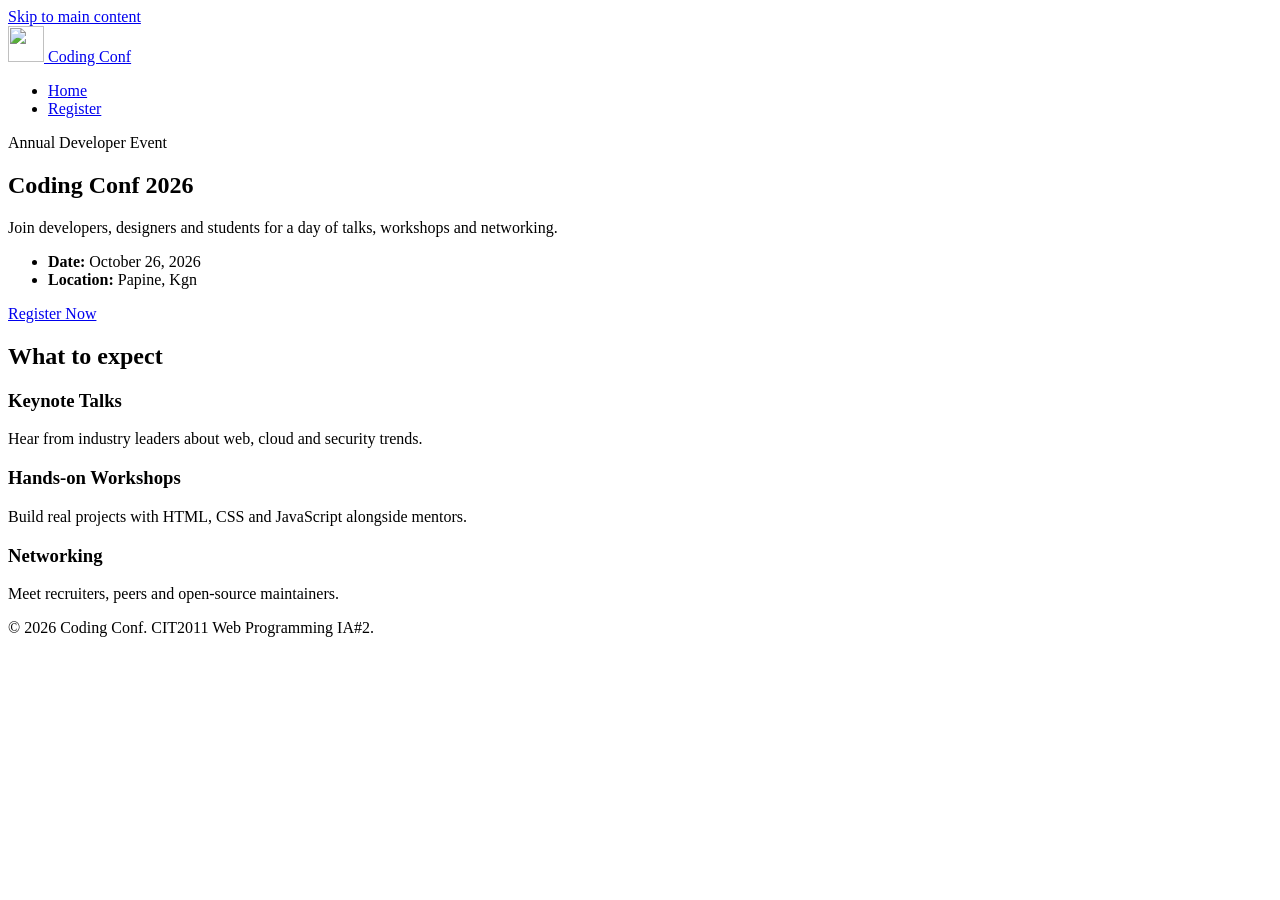
==== index.html @ bb96a194 "Rename Index.html to index.html" ====
<!DOCTYPE html>
<html lang="en">
<head>
  <meta charset="UTF-8">
  <meta name="viewport" content="width=device-width, initial-scale=1">
  <title>Coding Conf 2026</title>
  <link rel="stylesheet" href="../css/style.css">
</head>
<body>
  <a class="skip-link" href="#main">Skip to main content</a>

  <header class="site-header">
    <a class="brand" href="index.html">
      <img src="../assets/logo.svg" alt="" width="36" height="36">
      <span>Coding Conf</span>
    </a>
    <nav aria-label="Main navigation">
      <ul>
        <li><a href="index.html" aria-current="page">Home</a></li>
        <li><a href="login.html">Register</a></li>
      </ul>
    </nav>
  </header>

  <main id="main">
    <section class="hero">
      <p class="eyebrow">Annual Developer Event</p>
      <h1>Coding Conf <span class="gradient-text">2026</span></h1>
      <p class="lead">Join developers, designers and students for a day of talks,
        workshops and networking.</p>
      <ul class="meta-list">
        <li><strong>Date:</strong> October 26, 2026</li>
        <li><strong>Location:</strong> Papine, Kgn</li>
      </ul>
      <a class="btn" href="login.html">Register Now</a>
    </section>

    <section class="cards" aria-labelledby="about-heading">
      <h2 id="about-heading" class="section-title">What to expect</h2>
      <div class="card-grid">
        <article class="card">
          <h3>Keynote Talks</h3>
          <p>Hear from industry leaders about web, cloud and security trends.</p>
        </article>
        <article class="card">
          <h3>Hands-on Workshops</h3>
          <p>Build real projects with HTML, CSS and JavaScript alongside mentors.</p>
        </article>
        <article class="card">
          <h3>Networking</h3>
          <p>Meet recruiters, peers and open-source maintainers.</p>
        </article>
      </div>
    </section>
  </main>

  <footer class="site-footer">
    <p>&copy; 2026 Coding Conf. CIT2011 Web Programming IA#2.</p>
  </footer>
</body>
</html>
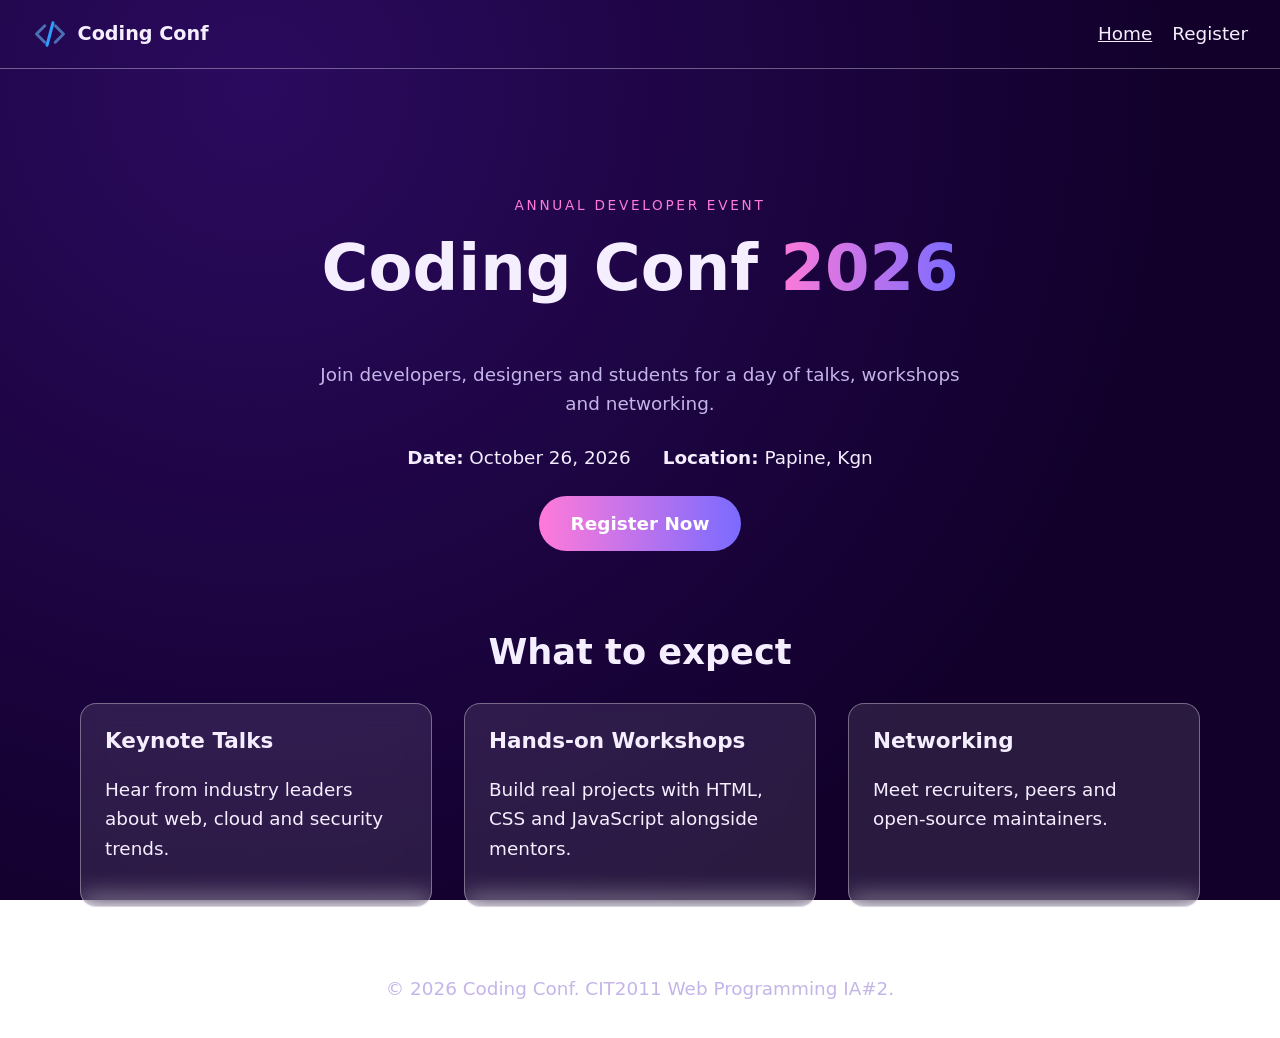
==== commit feedcbfb: "Update stylesheet and logo paths in index.html" ====
--- a/index.html
+++ b/index.html
@@ -4,14 +4,14 @@
   <meta charset="UTF-8">
   <meta name="viewport" content="width=device-width, initial-scale=1">
   <title>Coding Conf 2026</title>
-  <link rel="stylesheet" href="../css/style.css">
+  <link rel="stylesheet" href="style.css">
 </head>
 <body>
   <a class="skip-link" href="#main">Skip to main content</a>
 
   <header class="site-header">
     <a class="brand" href="index.html">
-      <img src="../assets/logo.svg" alt="" width="36" height="36">
+      <img src="logo.svg" alt="" width="36" height="36">
       <span>Coding Conf</span>
     </a>
     <nav aria-label="Main navigation">
--- a/style.css
+++ b/style.css
@@ -0,0 +1,255 @@
+/* ==========================================================
+   Coding Conf - Main Stylesheet
+   Sections: variables, base, layout, components, ticket, responsive
+   ========================================================== */
+
+/* ---------- 1. CSS custom properties ---------- */
+:root {
+  --bg-dark: #12002b;
+  --bg-mid: #2a0a5e;
+  --text: #f4eeff;
+  --text-muted: #c4b5e8;
+  --accent-1: #ff7ad9;
+  --accent-2: #7a6bff;
+  --error: #ff9aa8;
+  --glass-bg: rgba(255, 255, 255, 0.1);
+  --glass-border: rgba(255, 255, 255, 0.35);
+  --radius: 1rem;
+  --gap: clamp(1rem, 3vw, 2rem);
+
+  /* Fluid typography */
+  --fs-body: clamp(1rem, 0.95rem + 0.3vw, 1.15rem);
+  --fs-h1: clamp(2rem, 1.2rem + 4vw, 4rem);
+  --fs-h2: clamp(1.4rem, 1rem + 2vw, 2.2rem);
+}
+
+/* ---------- 2. Base ---------- */
+* { box-sizing: border-box; }
+
+body {
+  margin: 0;
+  min-height: 100vh;
+  display: flex;
+  flex-direction: column;
+  font-family: system-ui, -apple-system, "Segoe UI", sans-serif;
+  font-size: var(--fs-body);
+  line-height: 1.6;
+  color: var(--text);
+  background: radial-gradient(circle at 20% 10%, var(--bg-mid), var(--bg-dark) 70%) fixed;
+}
+
+main { flex: 1; padding: var(--gap); }
+
+/* Modern selectors: one rule styles all headings */
+:is(h1, h2, h3) { line-height: 1.2; margin-top: 0; }
+h1 { font-size: var(--fs-h1); }
+:is(.section-title, .ticket-brand h2) { font-size: var(--fs-h2); }
+
+/* :where() keeps specificity at zero so components can override easily */
+:where(ul) { list-style: none; padding: 0; margin: 0; }
+
+.gradient-text {
+  background: linear-gradient(90deg, var(--accent-1), var(--accent-2));
+  -webkit-background-clip: text;
+  background-clip: text;
+  color: transparent;
+}
+
+.lead { color: var(--text-muted); max-width: 40rem; margin-inline: auto; }
+
+/* ---------- 3. Accessibility helpers ---------- */
+.skip-link {
+  position: absolute;
+  left: 1rem;
+  top: -4rem;
+  background: #fff;
+  color: #000;
+  padding: 0.5rem 1rem;
+  border-radius: 0.5rem;
+  z-index: 10;
+}
+.skip-link:focus { top: 1rem; }
+
+/* Visible focus for every interactive element */
+:is(a, button, input):focus-visible {
+  outline: 3px solid #ffe066;
+  outline-offset: 3px;
+}
+
+/* ---------- 4. Header, nav, footer ---------- */
+.site-header {
+  display: flex;
+  flex-wrap: wrap;
+  justify-content: space-between;
+  align-items: center;
+  gap: 1rem;
+  padding: 1rem var(--gap);
+  border-bottom: 1px solid var(--glass-border);
+}
+
+.brand {
+  display: flex;
+  align-items: center;
+  gap: 0.6rem;
+  font-weight: 700;
+  font-size: 1.2rem;
+}
+
+.site-header nav ul { display: flex; gap: 1.25rem; }
+
+/* Links: single rule using :is() and :not() */
+:is(.site-header, .site-footer, .ticket) a:not(.btn) {
+  color: var(--text);
+  text-decoration: none;
+  transition: color 0.3s;
+}
+:is(.site-header, .ticket) a:not(.btn):hover { color: var(--accent-1); }
+.site-header a[aria-current="page"] { text-decoration: underline; }
+
+.site-footer {
+  text-align: center;
+  padding: 1rem;
+  color: var(--text-muted);
+  border-top: 1px solid var(--glass-border);
+}
+
+/* ---------- 5. Landing page ---------- */
+.hero {
+  text-align: center;
+  padding-block: clamp(2rem, 8vw, 5rem);
+  animation: fadeUp 0.8s ease both;
+}
+
+.eyebrow {
+  text-transform: uppercase;
+  letter-spacing: 0.2em;
+  color: var(--accent-1);
+  font-size: 0.85rem;
+}
+
+.meta-list {
+  display: flex;
+  flex-wrap: wrap;
+  justify-content: center;
+  gap: 1rem 2rem;
+  margin: 1.5rem 0;
+}
+
+.btn {
+  display: inline-block;
+  padding: 0.8rem 2rem;
+  border: 0;
+  border-radius: 999px;
+  font: inherit;
+  font-weight: 700;
+  color: #fff;
+  text-decoration: none;
+  cursor: pointer;
+  background: linear-gradient(90deg, var(--accent-1), var(--accent-2));
+  transition: transform 0.25s, box-shadow 0.25s;
+}
+.btn:hover { transform: translateY(-3px); box-shadow: 0 8px 24px rgba(255, 122, 217, 0.4); }
+
+.cards { max-width: 70rem; margin-inline: auto; }
+.section-title { text-align: center; }
+
+.card-grid {
+  display: grid;
+  grid-template-columns: repeat(auto-fit, minmax(15rem, 1fr));
+  gap: var(--gap);
+}
+
+/* Glass look shared by cards, forms and the ticket */
+:is(.card, #regForm, .ticket) {
+  background: var(--glass-bg);
+  border: 1px solid var(--glass-border);
+  border-radius: var(--radius);
+  backdrop-filter: blur(12px);
+  -webkit-backdrop-filter: blur(12px);
+}
+
+.card { padding: 1.5rem; transition: transform 0.3s; }
+.card:hover { transform: translateY(-6px); }
+
+/* ---------- 6. Form ---------- */
+.form-section { max-width: 34rem; margin-inline: auto; text-align: center; }
+
+#regForm { padding: var(--gap); text-align: left; }
+
+.field { margin-bottom: 1.25rem; }
+.field label { display: block; margin-bottom: 0.4rem; font-weight: 600; }
+
+.field input {
+  width: 100%;
+  padding: 0.7rem;
+  font: inherit;
+  color: var(--text);
+  background: rgba(0, 0, 0, 0.3);
+  border: 1px solid var(--glass-border);
+  border-radius: 0.5rem;
+}
+
+/* Highlight an invalid field using :has() on its wrapper */
+.field:has(.error:not(:empty)) input { border-color: var(--error); }
+
+.error { min-height: 1.2em; margin: 0.3rem 0 0; color: var(--error); font-size: 0.9rem; }
+
+/* ---------- 7. Ticket ---------- */
+.ticket-section { text-align: center; }
+
+.ticket {
+  position: relative;              /* anchor for the absolute serial number */
+  max-width: 32rem;
+  margin: 2rem auto 0;
+  padding: 2rem;
+  text-align: left;
+  box-shadow: 0 10px 40px rgba(0, 0, 0, 0.4);
+  animation: fadeUp 0.8s ease both;
+}
+
+.serial {
+  position: absolute;
+  top: 1rem;
+  right: 1.25rem;
+  color: var(--text-muted);
+  font-family: monospace;
+}
+
+.ticket-brand { display: flex; align-items: center; gap: 1rem; }
+.ticket-brand h2 { margin: 0; }
+.ticket-brand p { margin: 0; color: var(--text-muted); }
+
+.ticket-body {
+  margin-top: 1.5rem;
+  padding-top: 1.5rem;
+  border-top: 1px dashed var(--glass-border);
+}
+.ticket-body::after { content: ""; display: block; clear: both; }  /* clear the float */
+
+.avatar {
+  float: left;                     /* float used to place the avatar beside the text */
+  margin-right: 1.25rem;
+  border-radius: 50%;
+  object-fit: cover;
+  border: 2px solid var(--glass-border);
+}
+
+.attendee { margin: 0.5rem 0 0; font-size: 1.3rem; font-weight: 700; }
+
+/* ---------- 8. Animation ---------- */
+@keyframes fadeUp {
+  from { opacity: 0; transform: translateY(20px); }
+  to   { opacity: 1; transform: translateY(0); }
+}
+
+@media (prefers-reduced-motion: reduce) {
+  * { animation: none !important; transition: none !important; }
+}
+
+/* ---------- 9. Responsive ---------- */
+@media (max-width: 480px) {
+  .site-header { justify-content: center; }
+  .ticket { padding: 1.25rem; }
+  .avatar { float: none; display: block; margin: 0 auto 1rem; }
+  .attendee, #ticketGithub { text-align: center; display: block; }
+}
